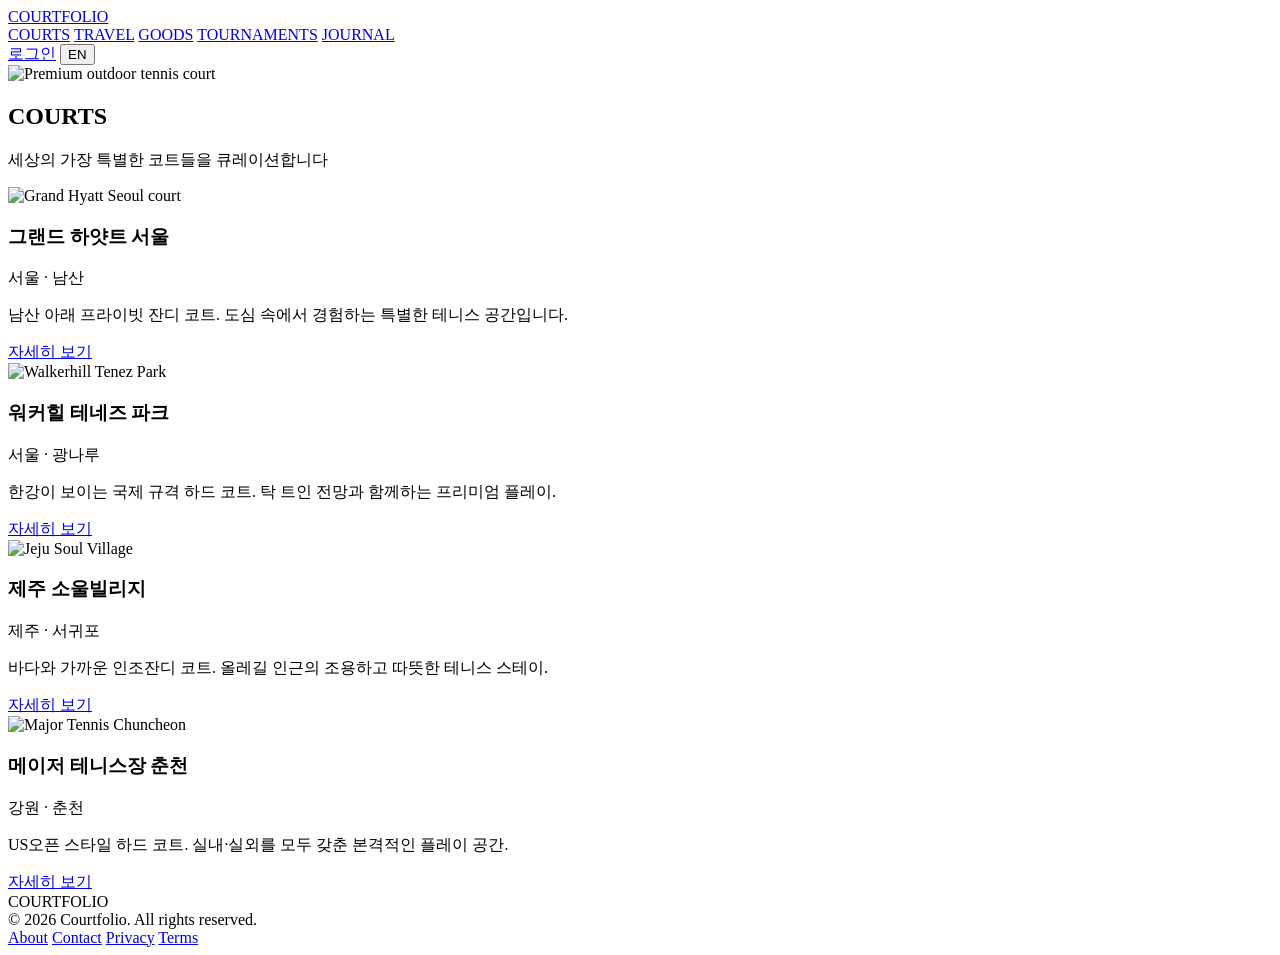
==== courts.html @ aa82a2f9 "Add category pages: Courts, Travel, Goods, Tournaments" ====
<!DOCTYPE html>
<html lang="ko">
<head>
  <meta charset="UTF-8">
  <meta name="viewport" content="width=device-width, initial-scale=1.0">
  <title>COURTS — COURTFOLIO</title>
  <meta name="description" content="세상의 가장 특별한 테니스 코트 큐레이션">
  <link rel="stylesheet" href="css/style.css">
</head>
<body>
  <header class="header">
    <div class="header-inner">
      <a href="index.html" class="logo">COURTFOLIO</a>
      <nav class="nav">
        <a href="courts.html">COURTS</a>
        <a href="travel.html">TRAVEL</a>
        <a href="goods.html">GOODS</a>
        <a href="tournaments.html">TOURNAMENTS</a>
        <a href="#">JOURNAL</a>
      </nav>
      <div class="nav-right">
        <a href="#">로그인</a>
        <button class="lang-toggle" id="langToggle">EN</button>
      </div>
    </div>
  </header>

  <section class="page-hero">
    <img class="page-hero-image" src="https://images.unsplash.com/photo-1622279457486-62dcc4a431d6?w=1600&q=80" alt="Premium outdoor tennis court">
    <div class="page-hero-content">
      <h1>COURTS</h1>
      <p>세상의 가장 특별한 코트들을 큐레이션합니다</p>
    </div>
  </section>

  <section class="section">
    <div class="list-grid">
      <article class="list-card">
        <img class="list-card-image" src="https://images.unsplash.com/photo-1554068865-24cecd4e34b8?w=900&q=80" alt="Grand Hyatt Seoul court">
        <h3>그랜드 하얏트 서울</h3>
        <div class="location">서울 · 남산</div>
        <p>남산 아래 프라이빗 잔디 코트. 도심 속에서 경험하는 특별한 테니스 공간입니다.</p>
        <a href="#" class="btn">자세히 보기</a>
      </article>

      <article class="list-card">
        <img class="list-card-image" src="https://images.unsplash.com/photo-1595435742656-5272d0b3fa82?w=900&q=80" alt="Walkerhill Tenez Park">
        <h3>워커힐 테네즈 파크</h3>
        <div class="location">서울 · 광나루</div>
        <p>한강이 보이는 국제 규격 하드 코트. 탁 트인 전망과 함께하는 프리미엄 플레이.</p>
        <a href="#" class="btn">자세히 보기</a>
      </article>

      <article class="list-card">
        <img class="list-card-image" src="https://images.unsplash.com/photo-1534438327276-8c4b97189c76?w=900&q=80" alt="Jeju Soul Village">
        <h3>제주 소울빌리지</h3>
        <div class="location">제주 · 서귀포</div>
        <p>바다와 가까운 인조잔디 코트. 올레길 인근의 조용하고 따뜻한 테니스 스테이.</p>
        <a href="#" class="btn">자세히 보기</a>
      </article>

      <article class="list-card">
        <img class="list-card-image" src="https://images.unsplash.com/photo-1622163642992-385a58b0f4c4?w=900&q=80" alt="Major Tennis Chuncheon">
        <h3>메이저 테니스장 춘천</h3>
        <div class="location">강원 · 춘천</div>
        <p>US오픈 스타일 하드 코트. 실내·실외를 모두 갖춘 본격적인 플레이 공간.</p>
        <a href="#" class="btn">자세히 보기</a>
      </article>
    </div>
  </section>

  <footer class="footer">
    <div class="footer-inner">
      <div>
        <div class="footer-logo">COURTFOLIO</div>
        <div class="footer-copy">© 2026 Courtfolio. All rights reserved.</div>
      </div>
      <div class="footer-links">
        <a href="#">About</a>
        <a href="#">Contact</a>
        <a href="#">Privacy</a>
        <a href="#">Terms</a>
      </div>
    </div>
  </footer>

  <script src="js/main.js"></script>
</body>
</html>
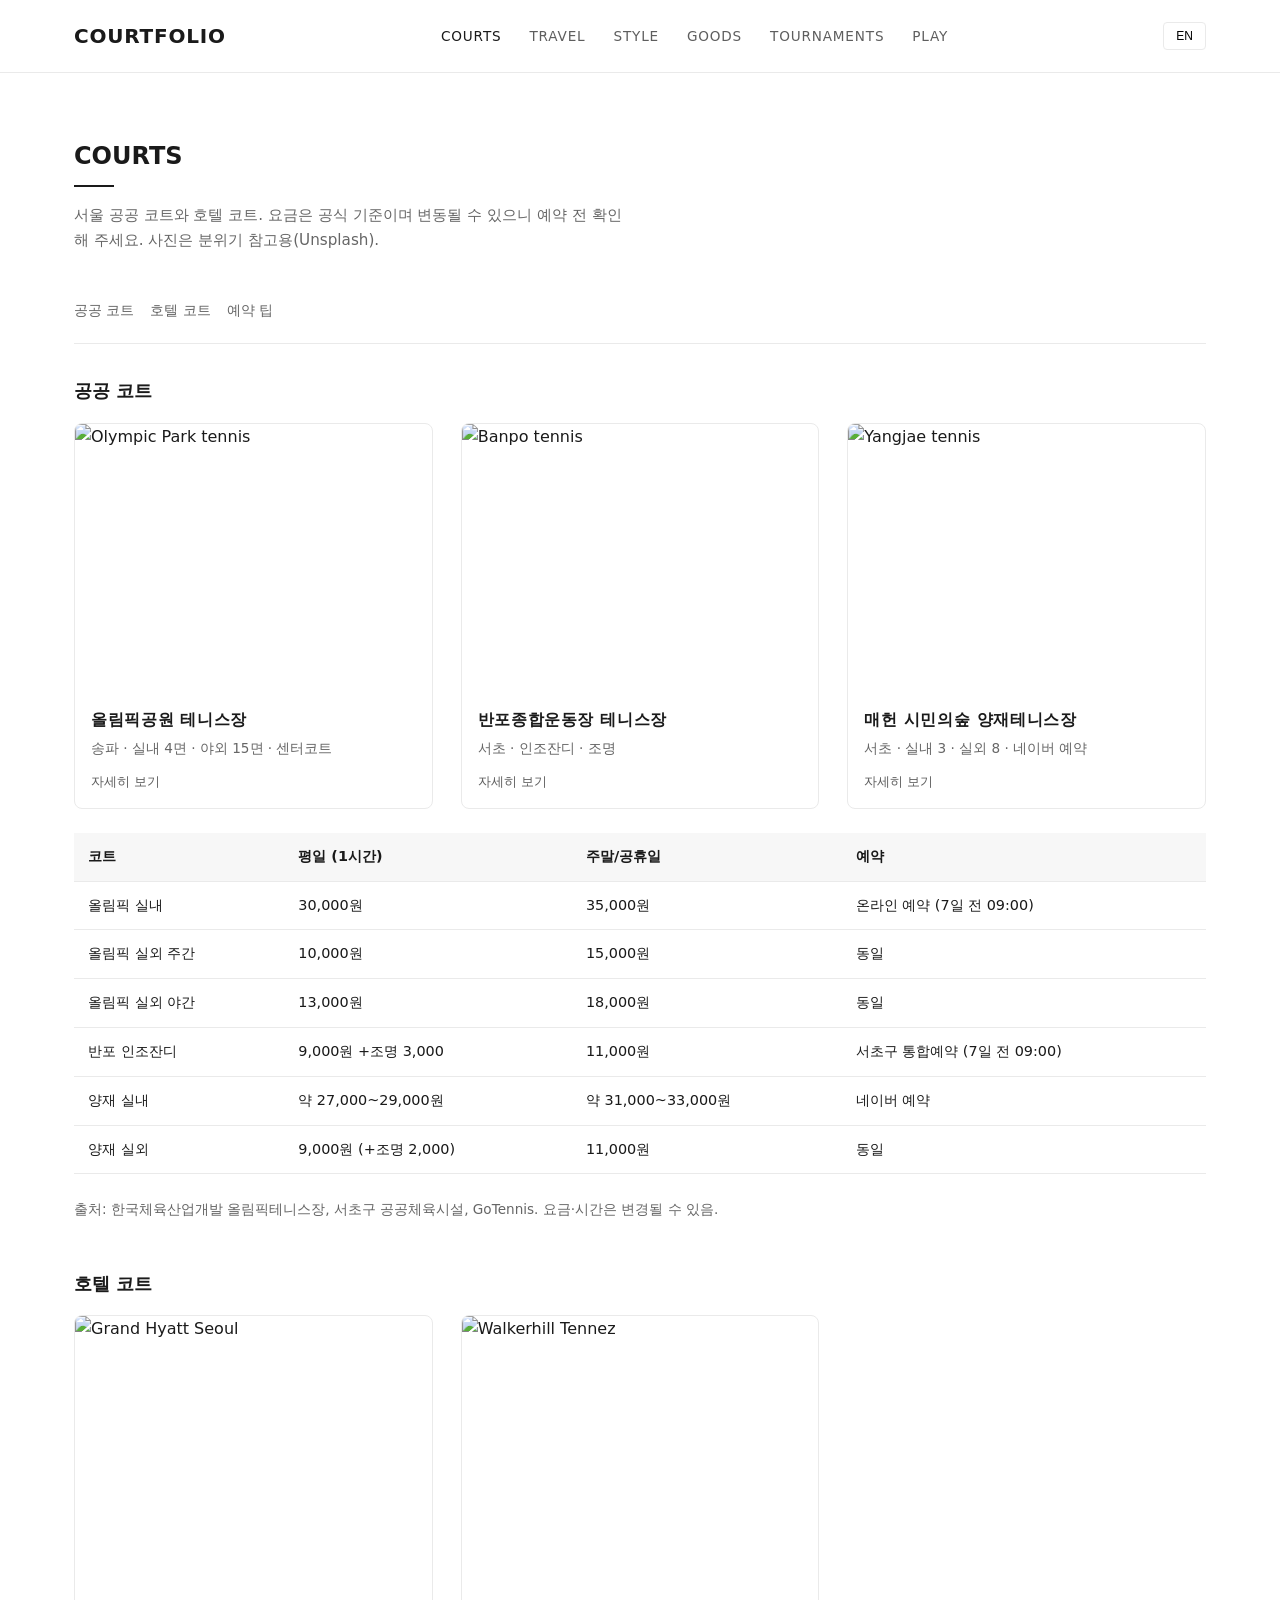
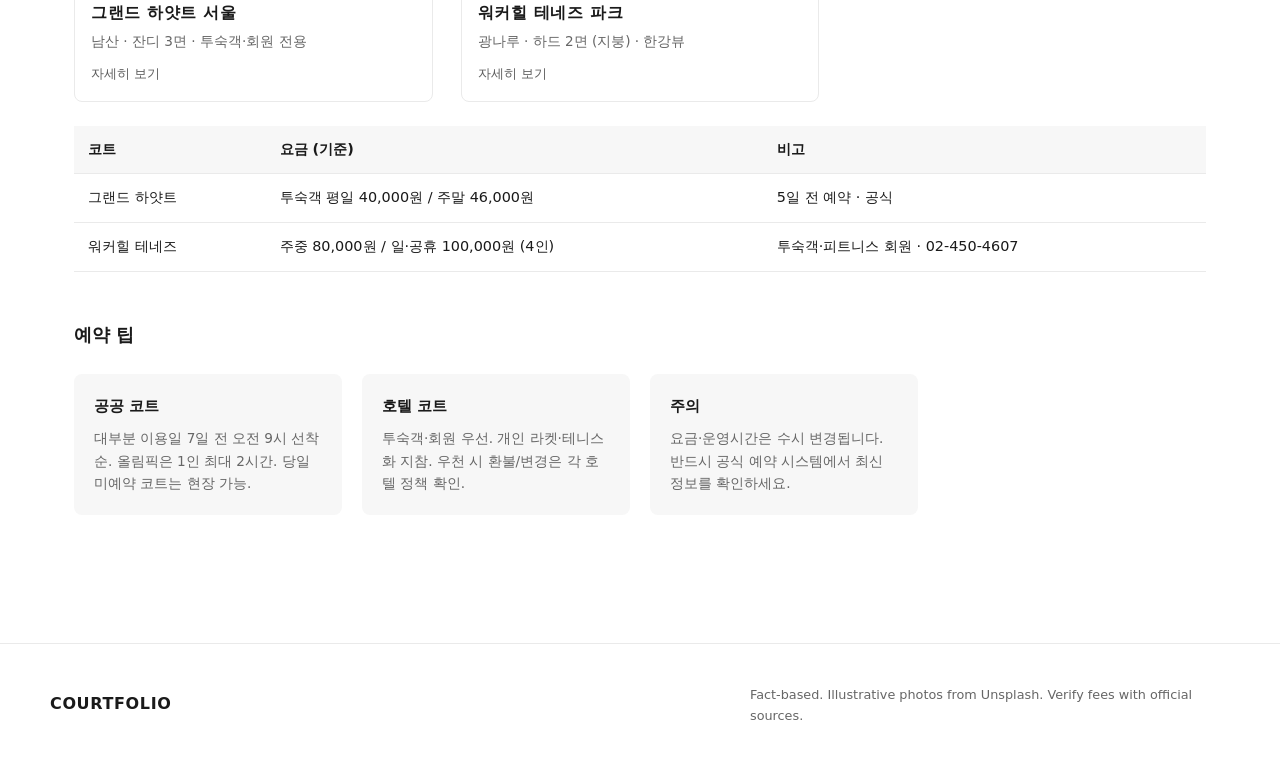
==== commit 77a9ef8d: "Update courts.html with regional public + hotel courts, fees, booking links" ====
--- a/courts.html
+++ b/courts.html
@@ -1,89 +1,112 @@
 <!DOCTYPE html>
 <html lang="ko">
 <head>
-  <meta charset="UTF-8">
-  <meta name="viewport" content="width=device-width, initial-scale=1.0">
-  <title>COURTS — COURTFOLIO</title>
-  <meta name="description" content="세상의 가장 특별한 테니스 코트 큐레이션">
-  <link rel="stylesheet" href="css/style.css">
+<meta charset="UTF-8"><meta name="viewport" content="width=device-width, initial-scale=1.0">
+<title>COURTS — Courtfolio</title>
+<meta name="description" content="서울 공공·호텔 테니스 코트 요금·예약 정보">
+<link rel="stylesheet" href="css/style.css">
 </head>
 <body>
-  <header class="header">
-    <div class="header-inner">
-      <a href="index.html" class="logo">COURTFOLIO</a>
-      <nav class="nav">
-        <a href="courts.html">COURTS</a>
-        <a href="travel.html">TRAVEL</a>
-        <a href="goods.html">GOODS</a>
-        <a href="tournaments.html">TOURNAMENTS</a>
-        <a href="#">JOURNAL</a>
-      </nav>
-      <div class="nav-right">
-        <a href="#">로그인</a>
-        <button class="lang-toggle" id="langToggle">EN</button>
-      </div>
-    </div>
-  </header>
+<header class="header"><div class="header-inner">
+<a href="index.html" class="logo">COURTFOLIO</a>
+<nav class="nav">
+<a href="courts.html" class="active">COURTS</a>
+<a href="travel.html">TRAVEL</a>
+<a href="style.html">STYLE</a>
+<a href="goods.html">GOODS</a>
+<a href="tournaments.html">TOURNAMENTS</a>
+<a href="play.html">PLAY</a>
+</nav>
+<button class="lang-toggle" id="langToggle">EN</button>
+</div></header>
 
-  <section class="page-hero">
-    <img class="page-hero-image" src="https://images.unsplash.com/photo-1622279457486-62dcc4a431d6?w=1600&q=80" alt="Premium outdoor tennis court">
-    <div class="page-hero-content">
-      <h1>COURTS</h1>
-      <p>세상의 가장 특별한 코트들을 큐레이션합니다</p>
-    </div>
-  </section>
+<section class="section">
+<div class="section-header">
+<h2>COURTS</h2>
+<div class="underline"></div>
+<p>서울 공공 코트와 호텔 코트. 요금은 공식 기준이며 변동될 수 있으니 예약 전 확인해 주세요. 사진은 분위기 참고용(Unsplash).</p>
+</div>
 
-  <section class="section">
-    <div class="list-grid">
-      <article class="list-card">
-        <img class="list-card-image" src="https://images.unsplash.com/photo-1554068865-24cecd4e34b8?w=900&q=80" alt="Grand Hyatt Seoul court">
-        <h3>그랜드 하얏트 서울</h3>
-        <div class="location">서울 · 남산</div>
-        <p>남산 아래 프라이빗 잔디 코트. 도심 속에서 경험하는 특별한 테니스 공간입니다.</p>
-        <a href="#" class="btn">자세히 보기</a>
-      </article>
+<div class="subnav">
+<a href="#public">공공 코트</a>
+<a href="#hotel">호텔 코트</a>
+<a href="#tips">예약 팁</a>
+</div>
 
-      <article class="list-card">
-        <img class="list-card-image" src="https://images.unsplash.com/photo-1595435742656-5272d0b3fa82?w=900&q=80" alt="Walkerhill Tenez Park">
-        <h3>워커힐 테네즈 파크</h3>
-        <div class="location">서울 · 광나루</div>
-        <p>한강이 보이는 국제 규격 하드 코트. 탁 트인 전망과 함께하는 프리미엄 플레이.</p>
-        <a href="#" class="btn">자세히 보기</a>
-      </article>
+<h3 id="public" style="margin:32px 0 16px;font-size:1.15rem">공공 코트</h3>
+<div class="cards-grid">
+<a href="item.html?cat=courts&id=olympic" class="card">
+<img class="card-image" src="https://images.unsplash.com/photo-1622279457486-62dcc4a431d6?auto=format&fit=crop&w=800&q=80" alt="Olympic Park tennis">
+<div class="card-title">올림픽공원 테니스장</div>
+<div class="card-desc">송파 · 실내 4면 · 야외 15면 · 센터코트</div>
+<span class="card-link">자세히 보기</span>
+</a>
+<a href="item.html?cat=courts&id=banpo" class="card">
+<img class="card-image" src="https://images.unsplash.com/photo-1554068865-24cecd4e34b8?auto=format&fit=crop&w=800&q=80" alt="Banpo tennis">
+<div class="card-title">반포종합운동장 테니스장</div>
+<div class="card-desc">서초 · 인조잔디 · 조명</div>
+<span class="card-link">자세히 보기</span>
+</a>
+<a href="item.html?cat=courts&id=yangjae" class="card">
+<img class="card-image" src="https://images.unsplash.com/photo-1595435742656-5272d0b3fa82?auto=format&fit=crop&w=800&q=80" alt="Yangjae tennis">
+<div class="card-title">매헌 시민의숲 양재테니스장</div>
+<div class="card-desc">서초 · 실내 3 · 실외 8 · 네이버 예약</div>
+<span class="card-link">자세히 보기</span>
+</a>
+</div>
 
-      <article class="list-card">
-        <img class="list-card-image" src="https://images.unsplash.com/photo-1534438327276-8c4b97189c76?w=900&q=80" alt="Jeju Soul Village">
-        <h3>제주 소울빌리지</h3>
-        <div class="location">제주 · 서귀포</div>
-        <p>바다와 가까운 인조잔디 코트. 올레길 인근의 조용하고 따뜻한 테니스 스테이.</p>
-        <a href="#" class="btn">자세히 보기</a>
-      </article>
+<div class="table-wrap">
+<table>
+<thead><tr><th>코트</th><th>평일 (1시간)</th><th>주말/공휴일</th><th>예약</th></tr></thead>
+<tbody>
+<tr><td>올림픽 실내</td><td>30,000원</td><td>35,000원</td><td><a href="https://www.ksponco.or.kr/online/tennis/" target="_blank" rel="noopener">온라인 예약</a> (7일 전 09:00)</td></tr>
+<tr><td>올림픽 실외 주간</td><td>10,000원</td><td>15,000원</td><td>동일</td></tr>
+<tr><td>올림픽 실외 야간</td><td>13,000원</td><td>18,000원</td><td>동일</td></tr>
+<tr><td>반포 인조잔디</td><td>9,000원 +조명 3,000</td><td>11,000원</td><td>서초구 통합예약 (7일 전 09:00)</td></tr>
+<tr><td>양재 실내</td><td>약 27,000~29,000원</td><td>약 31,000~33,000원</td><td><a href="https://booking.naver.com/booking/10/bizes/210031" target="_blank" rel="noopener">네이버 예약</a></td></tr>
+<tr><td>양재 실외</td><td>9,000원 (+조명 2,000)</td><td>11,000원</td><td>동일</td></tr>
+</tbody>
+</table>
+</div>
+<p style="font-size:.85rem;color:#666;margin-top:8px">출처: 한국체육산업개발 올림픽테니스장, 서초구 공공체육시설, GoTennis. 요금·시간은 변경될 수 있음.</p>
 
-      <article class="list-card">
-        <img class="list-card-image" src="https://images.unsplash.com/photo-1622163642992-385a58b0f4c4?w=900&q=80" alt="Major Tennis Chuncheon">
-        <h3>메이저 테니스장 춘천</h3>
-        <div class="location">강원 · 춘천</div>
-        <p>US오픈 스타일 하드 코트. 실내·실외를 모두 갖춘 본격적인 플레이 공간.</p>
-        <a href="#" class="btn">자세히 보기</a>
-      </article>
-    </div>
-  </section>
+<h3 id="hotel" style="margin:48px 0 16px;font-size:1.15rem">호텔 코트</h3>
+<div class="cards-grid">
+<a href="item.html?cat=courts&id=grandhyatt" class="card">
+<img class="card-image" src="https://images.unsplash.com/photo-1566073771259-6a8506099945?auto=format&fit=crop&w=800&q=80" alt="Grand Hyatt Seoul">
+<div class="card-title">그랜드 하얏트 서울</div>
+<div class="card-desc">남산 · 잔디 3면 · 투숙객·회원 전용</div>
+<span class="card-link">자세히 보기</span>
+</a>
+<a href="item.html?cat=courts&id=walkerhill" class="card">
+<img class="card-image" src="https://images.unsplash.com/photo-1582719478250-c89cae4dc85b?auto=format&fit=crop&w=800&q=80" alt="Walkerhill Tennez">
+<div class="card-title">워커힐 테네즈 파크</div>
+<div class="card-desc">광나루 · 하드 2면 (지붕) · 한강뷰</div>
+<span class="card-link">자세히 보기</span>
+</a>
+</div>
 
-  <footer class="footer">
-    <div class="footer-inner">
-      <div>
-        <div class="footer-logo">COURTFOLIO</div>
-        <div class="footer-copy">© 2026 Courtfolio. All rights reserved.</div>
-      </div>
-      <div class="footer-links">
-        <a href="#">About</a>
-        <a href="#">Contact</a>
-        <a href="#">Privacy</a>
-        <a href="#">Terms</a>
-      </div>
-    </div>
-  </footer>
+<div class="table-wrap">
+<table>
+<thead><tr><th>코트</th><th>요금 (기준)</th><th>비고</th></tr></thead>
+<tbody>
+<tr><td>그랜드 하얏트</td><td>투숙객 평일 40,000원 / 주말 46,000원</td><td>5일 전 예약 · <a href="https://www.hyatt.com/grand-hyatt/en-US/selrs-grand-hyatt-seoul" target="_blank" rel="noopener">공식</a></td></tr>
+<tr><td>워커힐 테네즈</td><td>주중 80,000원 / 일·공휴 100,000원 (4인)</td><td>투숙객·피트니스 회원 · 02-450-4607</td></tr>
+</tbody>
+</table>
+</div>
 
-  <script src="js/main.js"></script>
-</body>
-</html>+<h3 id="tips" style="margin:48px 0 16px;font-size:1.15rem">예약 팁</h3>
+<div class="tip-grid">
+<div class="tip-card"><h4>공공 코트</h4><p>대부분 이용일 7일 전 오전 9시 선착순. 올림픽은 1인 최대 2시간. 당일 미예약 코트는 현장 가능.</p></div>
+<div class="tip-card"><h4>호텔 코트</h4><p>투숙객·회원 우선. 개인 라켓·테니스화 지참. 우천 시 환불/변경은 각 호텔 정책 확인.</p></div>
+<div class="tip-card"><h4>주의</h4><p>요금·운영시간은 수시 변경됩니다. 반드시 공식 예약 시스템에서 최신 정보를 확인하세요.</p></div>
+</div>
+</section>
+
+<footer class="footer"><div class="footer-inner">
+<div class="footer-logo">COURTFOLIO</div>
+<div class="footer-copy">Fact-based. Illustrative photos from Unsplash. Verify fees with official sources.</div>
+</div></footer>
+<script src="js/main.js"></script>
+</body></html>
--- a/css/style.css
+++ b/css/style.css
@@ -0,0 +1,55 @@
+@import url("https://cdn.jsdelivr.net/gh/orioncactus/pretendard@v1.3.9/dist/web/static/pretendard.min.css");
+:root{--bg:#fff;--text:#1a1a1a;--muted:#666;--line:#eaeaea;--soft:#f7f7f7;--max:1180px;--nav:72px;--font:"Pretendard",-apple-system,BlinkMacSystemFont,system-ui,sans-serif}
+*{margin:0;padding:0;box-sizing:border-box}html{scroll-behavior:smooth}
+body{font-family:var(--font);background:var(--bg);color:var(--text);line-height:1.65;-webkit-font-smoothing:antialiased}
+a{text-decoration:none;color:inherit}
+.header{position:sticky;top:0;z-index:100;background:rgba(255,255,255,.92);backdrop-filter:blur(12px);border-bottom:1px solid var(--line)}
+.header-inner{max-width:var(--max);margin:0 auto;padding:0 24px;height:var(--nav);display:flex;align-items:center;justify-content:space-between}
+.logo{font-size:1.25rem;font-weight:700;letter-spacing:.04em}
+.nav{display:flex;gap:28px;font-size:.85rem;font-weight:500;letter-spacing:.06em}
+.nav a{opacity:.7;transition:opacity .2s}.nav a:hover,.nav a.active{opacity:1}
+.lang-toggle{border:1px solid var(--line);background:#fff;padding:6px 12px;font-size:.75rem;cursor:pointer;border-radius:4px}
+.hero{position:relative;height:70vh;min-height:420px;overflow:hidden}
+.hero-image{width:100%;height:100%;object-fit:cover}
+.hero-overlay{position:absolute;inset:0;background:linear-gradient(to top,rgba(0,0,0,.45),transparent 60%);display:flex;align-items:flex-end;padding:48px 24px}
+.hero-text-box{max-width:var(--max);margin:0 auto;width:100%}
+.hero-text-box h1{color:#fff;font-size:clamp(1.8rem,4vw,2.8rem);font-weight:600;letter-spacing:.02em;line-height:1.3}
+.section{max-width:var(--max);margin:0 auto;padding:64px 24px}
+.section-header{margin-bottom:40px}
+.section-header h2{font-size:1.5rem;font-weight:600;margin-bottom:8px}
+.underline{width:40px;height:2px;background:var(--text);margin-bottom:16px}
+.section-header p{color:var(--muted);font-size:.95rem;max-width:560px}
+.cards-grid{display:grid;grid-template-columns:repeat(auto-fill,minmax(280px,1fr));gap:28px}
+.card{display:block;border:1px solid var(--line);border-radius:8px;overflow:hidden;transition:box-shadow .25s,transform .25s;background:#fff}
+.card:hover{box-shadow:0 12px 32px rgba(0,0,0,.08);transform:translateY(-2px)}
+.card-image{width:100%;aspect-ratio:4/3;object-fit:cover;display:block}
+.card-title{font-size:1rem;font-weight:600;letter-spacing:.04em;padding:16px 16px 4px}
+.card-desc{font-size:.85rem;color:var(--muted);padding:0 16px 8px}
+.card-link{display:inline-block;font-size:.8rem;font-weight:500;padding:0 16px 16px;opacity:.7}
+.subnav{display:flex;gap:16px;flex-wrap:wrap;margin-bottom:32px;padding-bottom:16px;border-bottom:1px solid var(--line)}
+.subnav a{font-size:.85rem;color:var(--muted);padding:6px 0}.subnav a:hover{color:var(--text)}
+.table-wrap{overflow-x:auto;margin:24px 0}
+table{width:100%;border-collapse:collapse;font-size:.9rem}
+th,td{padding:12px 14px;text-align:left;border-bottom:1px solid var(--line)}
+th{font-weight:600;background:var(--soft);white-space:nowrap}
+.tip-grid{display:grid;grid-template-columns:repeat(auto-fill,minmax(260px,1fr));gap:20px;margin-top:24px}
+.tip-card{background:var(--soft);padding:20px;border-radius:8px}
+.tip-card h4{font-size:.95rem;margin-bottom:8px}
+.tip-card p{font-size:.85rem;color:var(--muted)}
+.detail-wrap{max-width:720px}
+.detail-wrap h1{font-size:1.75rem;margin-bottom:12px}
+.detail-meta{color:var(--muted);font-size:.9rem;margin-bottom:24px}
+.detail-body{font-size:.95rem}
+.detail-body h3{margin:28px 0 12px;font-size:1.1rem}
+.detail-body ul{padding-left:20px;margin:12px 0}
+.detail-body li{margin-bottom:6px}
+.footer{border-top:1px solid var(--line);padding:40px 24px;margin-top:64px}
+.footer-inner{max-width:var(--max);margin:0 auto;display:flex;justify-content:space-between;align-items:center;flex-wrap:wrap;gap:16px}
+.footer-logo{font-weight:700;letter-spacing:.04em}
+.footer-copy{font-size:.8rem;color:var(--muted);max-width:480px}
+@media (max-width:768px){
+.nav{display:none}
+.hero{height:50vh}
+.cards-grid{grid-template-columns:1fr}
+.section{padding:40px 16px}
+}
